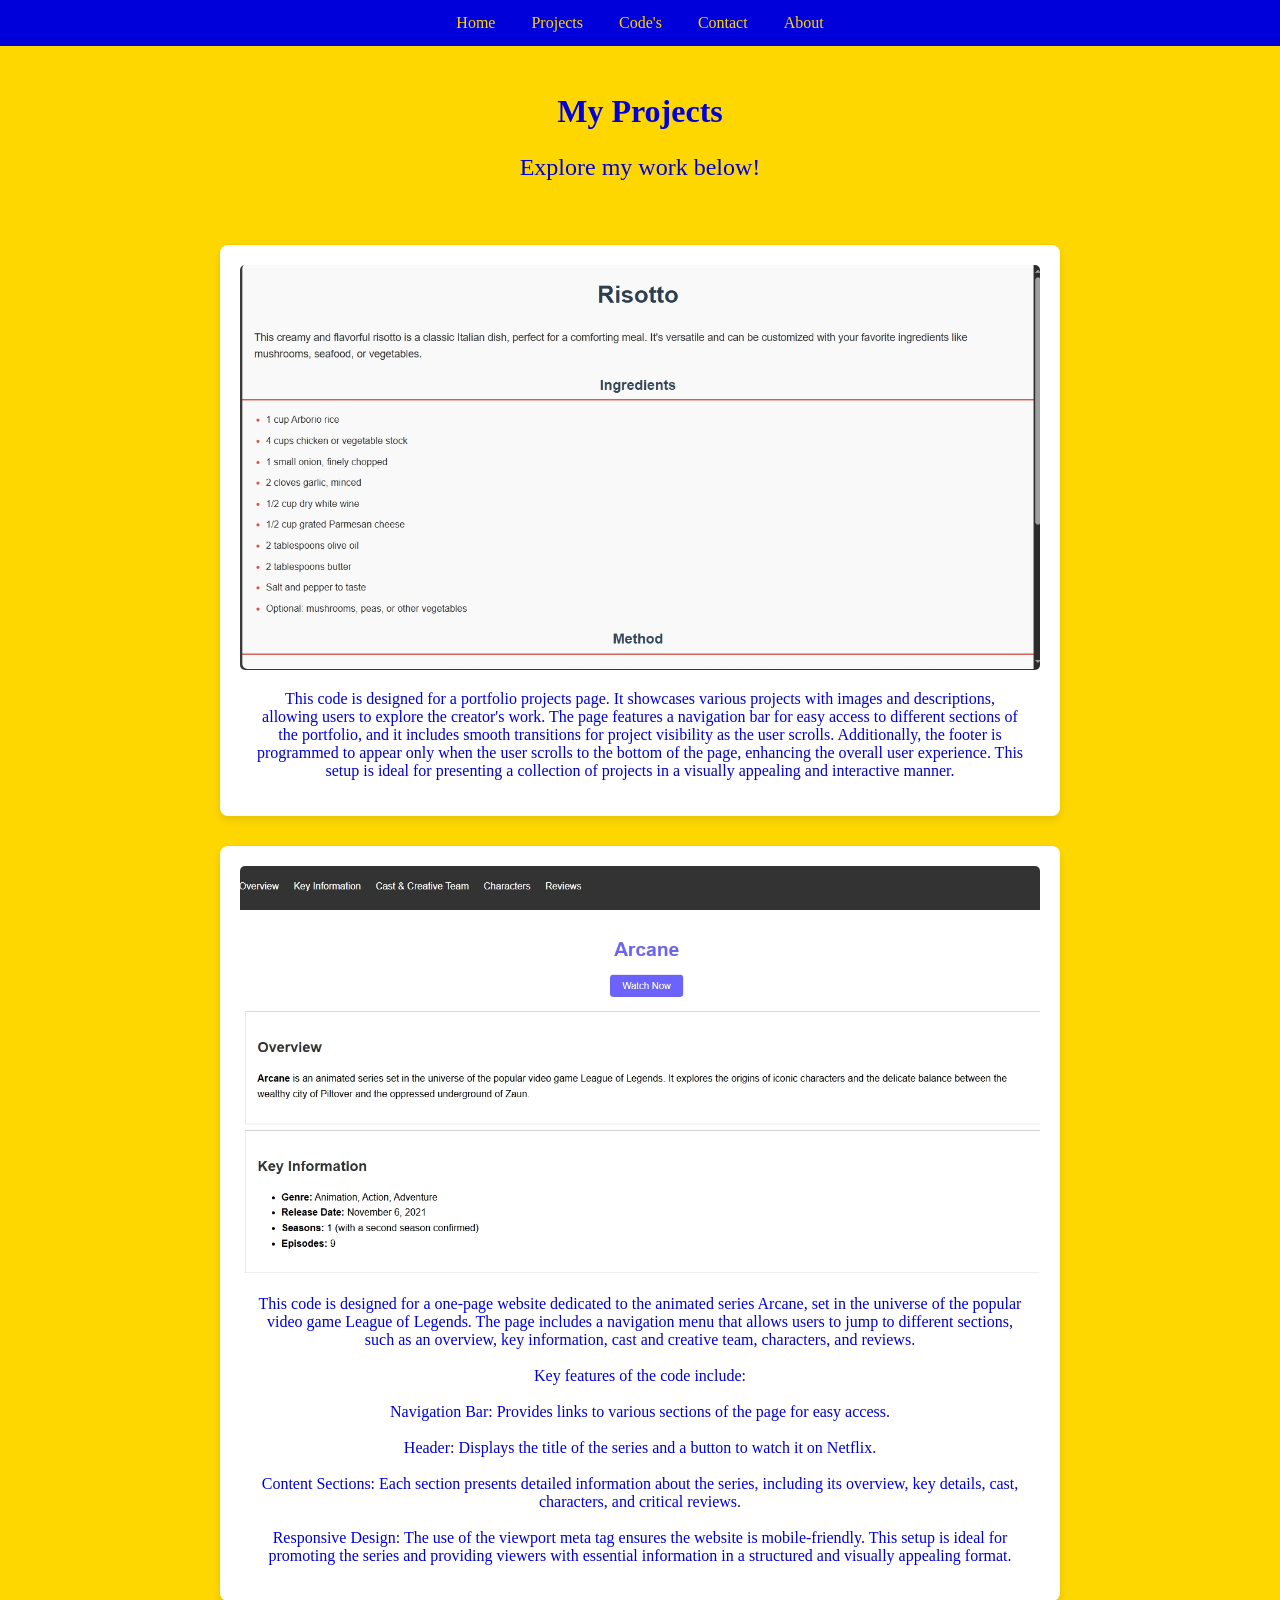
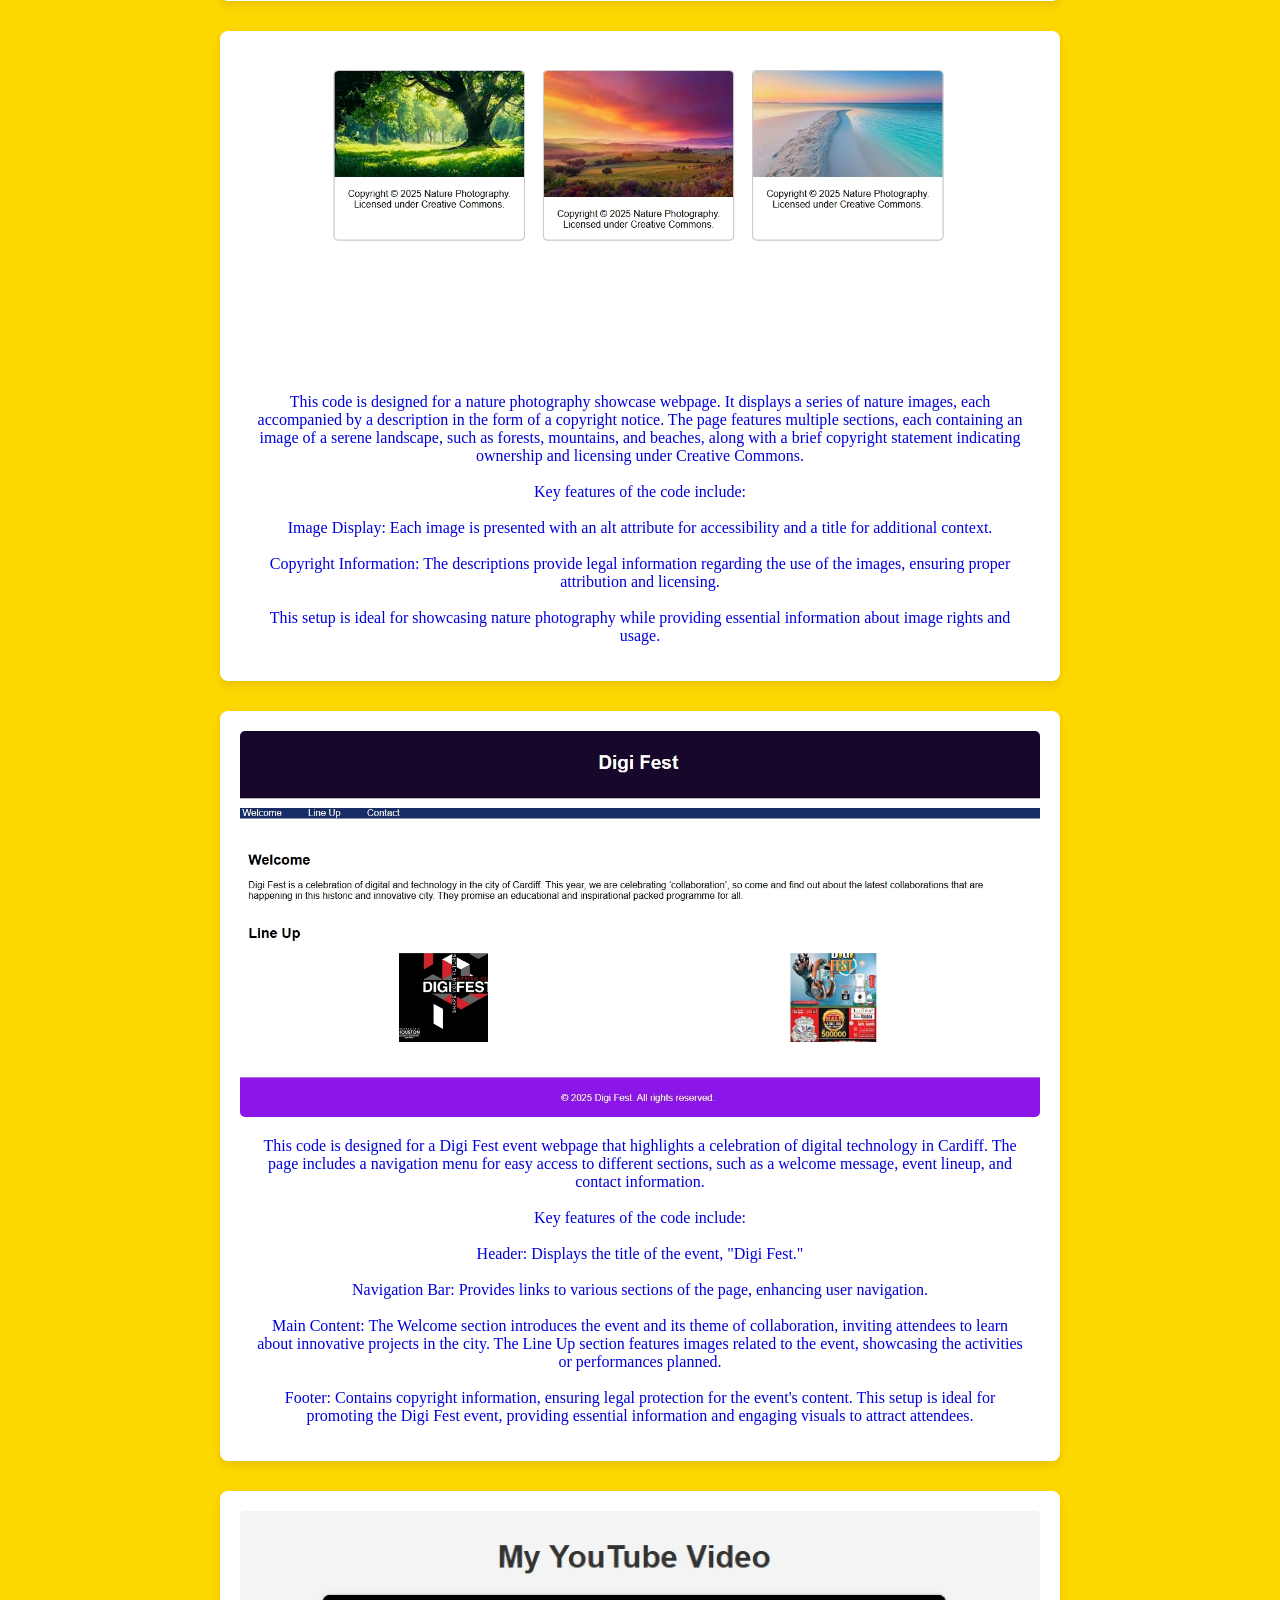
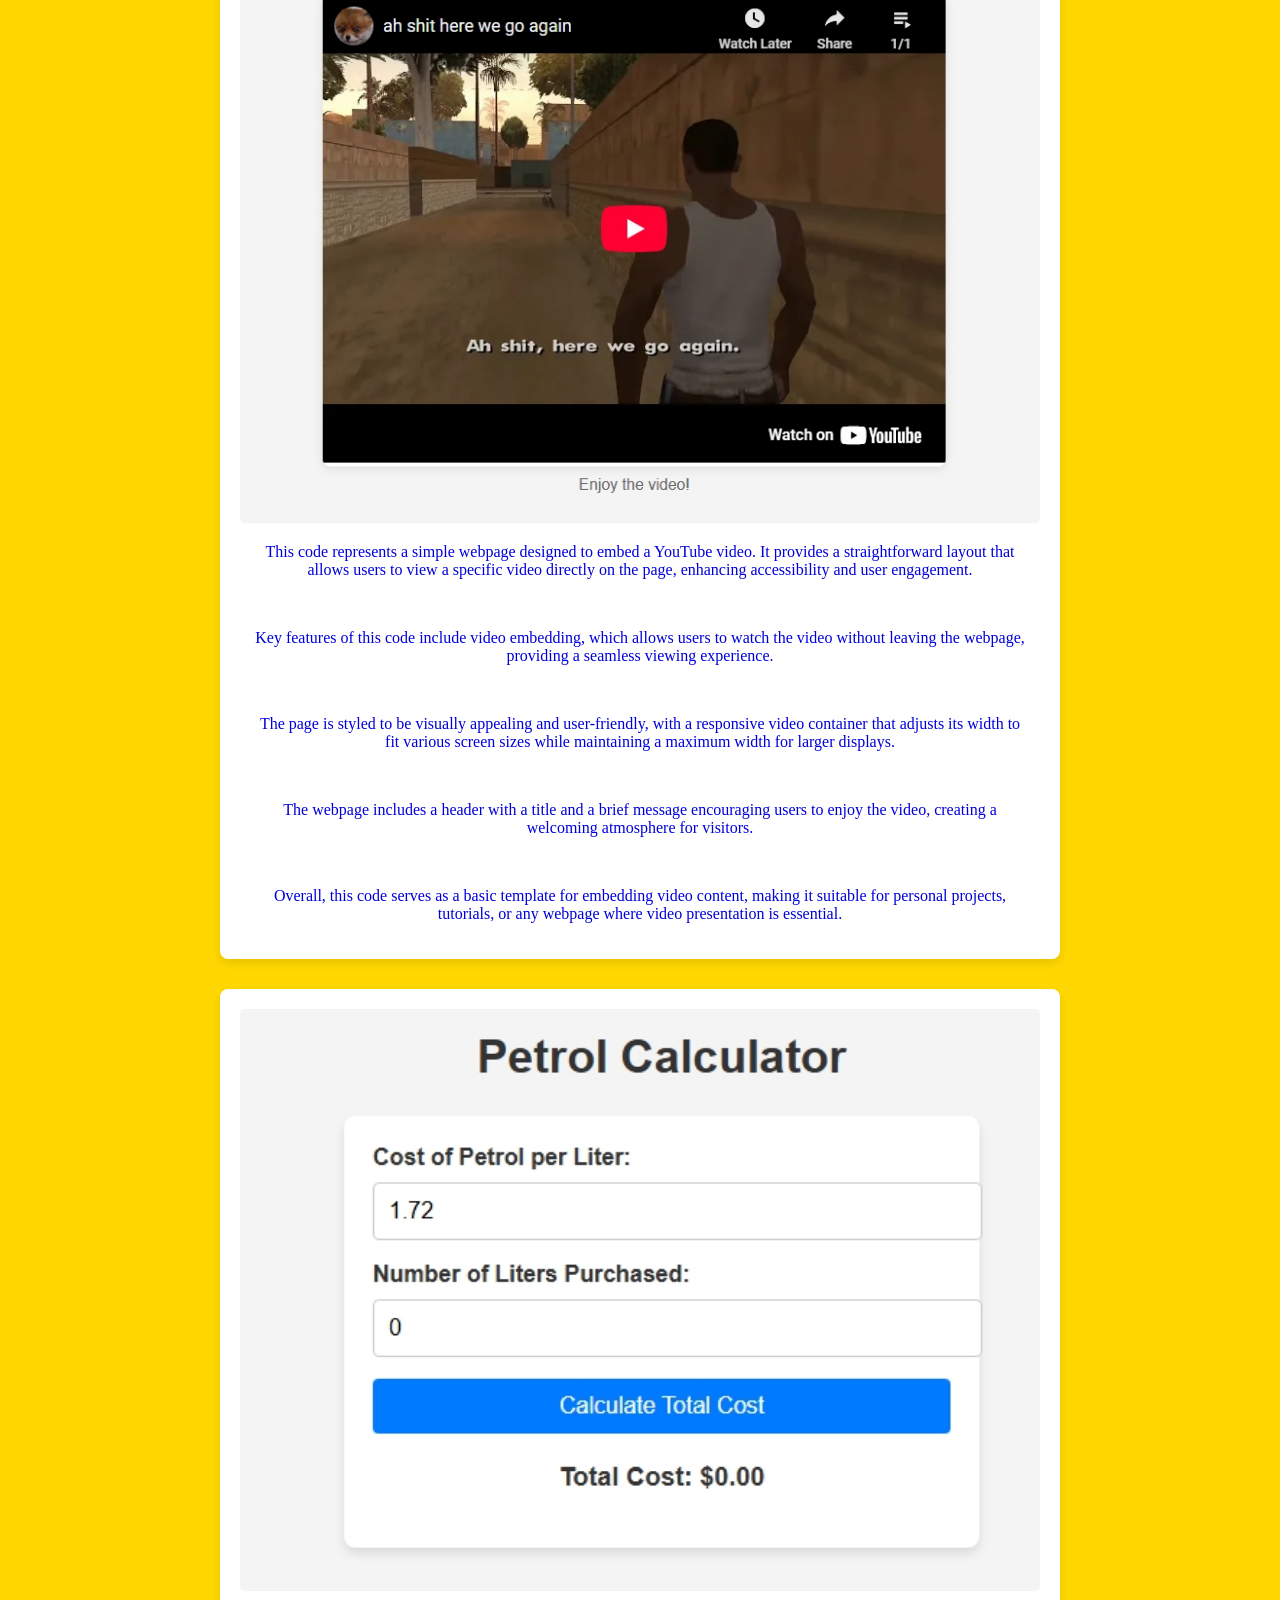
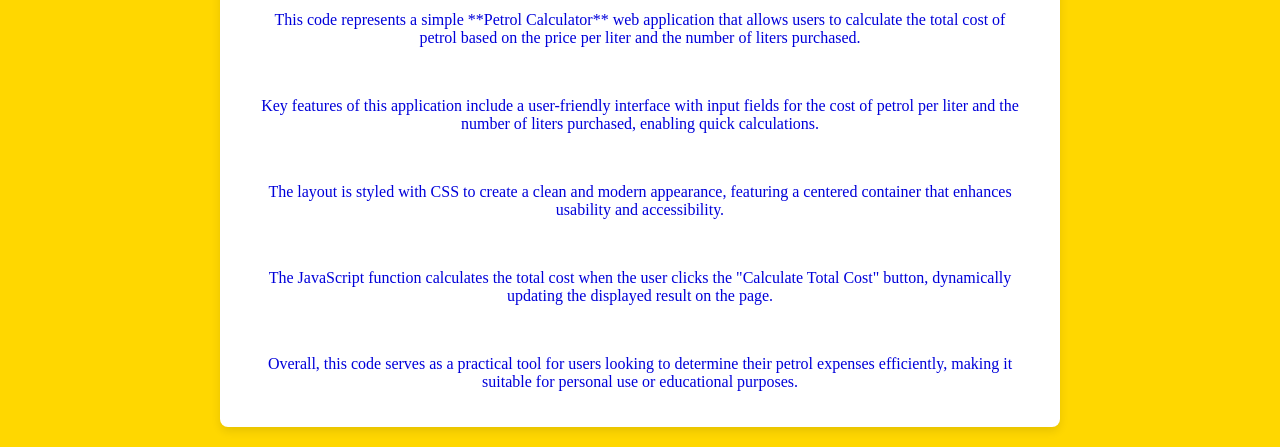
==== projects.html @ fc080085 "Add files via upload" ====
<!DOCTYPE html>
<html lang="en">
<head>
    <meta charset="UTF-8">
    <meta name="viewport" content="width=device-width, initial-scale=1.0">
    <title>Projects</title>
    <link rel="stylesheet" href="projects.css">
</head>
<body class="fade-out">

<header>
    <nav>
        <ul>
            <li><a href="index.html">Home</a></li>
            <li><a href="projects.html">Projects</a></li>
            <li><a href="Code.html">Code's</a></li>
            <li><a href="contact.html">Contact</a></li>
            <li><a href="About.html">About</a></li>
        </ul>
    </nav>
</header>

<section class="intro">
    <h2>My Projects</h2>
    <p>Explore my work below!</p>
</section>

<div class="projects-container">
    <div class="project project-portfolio" id="project1">
        <img src="recipe.png" alt="Project 1">
        <p>This code is designed for a portfolio projects page. It showcases various projects with images and descriptions, allowing users to explore the creator's work. The page features a navigation bar for easy access to different sections of the portfolio, and it includes smooth transitions for project visibility as the user scrolls. Additionally, the footer is programmed to appear only when the user scrolls to the bottom of the page, enhancing the overall user experience. This setup is ideal for presenting a collection of projects in a visually appealing and interactive manner.</p>
    </div>
    <div class="project project-arcane" id="project2">
        <img src="Arcane.jpeg" alt="Project 2">
        <p>This code is designed for a one-page website dedicated to the animated series Arcane, set in the universe of the popular video game League of Legends. The page includes a navigation menu that allows users to jump to different sections, such as an overview, key information, cast and creative team, characters, and reviews.
            <br><br>
            Key features of the code include:
            <br><br>
            Navigation Bar: Provides links to various sections of the page for easy access.
            <br><br>
            Header: Displays the title of the series and a button to watch it on Netflix.
            <br><br>
            Content Sections: Each section presents detailed information about the series, including its overview, key details, cast, characters, and critical reviews.
            <br><br>
            Responsive Design: The use of the viewport meta tag ensures the website is mobile-friendly.
            This setup is ideal for promoting the series and providing viewers with essential information in a structured and visually appealing format.</p>
    </div>
    <div class="project project-nature" id="project3">
        <img src="nature.jpeg" alt="Project 3">
        <p>This code is designed for a nature photography showcase webpage. It displays a series of nature images, each accompanied by a description in the form of a copyright notice. The page features multiple sections, each containing an image of a serene landscape, such as forests, mountains, and beaches, along with a brief copyright statement indicating ownership and licensing under Creative Commons.
            <br><br>
            Key features of the code include:
            <br><br>
            Image Display: Each image is presented with an alt attribute for accessibility and a title for additional context.
            <br><br>
            Copyright Information: The descriptions provide legal information regarding the use of the images, ensuring proper attribution and licensing.
            <br><br>
            This setup is ideal for showcasing nature photography while providing essential information about image rights and usage.</p>
    </div>
    <div class="project project-digifest" id="project4">
        <img src="digifest.jpeg" alt="Project 4">
        <p>This code is designed for a Digi Fest event webpage that highlights a celebration of digital technology in Cardiff. The page includes a navigation menu for easy access to different sections, such as a welcome message, event lineup, and contact information.
            <br><br>
            Key features of the code include:
            <br><br>
            Header: Displays the title of the event, "Digi Fest."
            <br><br>
            Navigation Bar: Provides links to various sections of the page, enhancing user navigation.
            <br><br>
            Main Content:
            The Welcome section introduces the event and its theme of collaboration, inviting attendees to learn about innovative projects in the city.
            The Line Up section features images related to the event, showcasing the activities or performances planned.
            <br><br>
            Footer: Contains copyright information, ensuring legal protection for the event's content.
            This setup is ideal for promoting the Digi Fest event, providing essential information and engaging visuals to attract attendees.</p>
    </div>
    <div class="project project-ah" id="project5">
        <img src="ah.jpeg" alt="Project 5">
        <p>This code represents a simple webpage designed to embed a YouTube video. It provides a straightforward layout that allows users to view a specific video directly on the page, enhancing accessibility and user engagement.</p><br>
<p>Key features of this code include video embedding, which allows users to watch the video without leaving the webpage, providing a seamless viewing experience.</p><br>
<p>The page is styled to be visually appealing and user-friendly, with a responsive video container that adjusts its width to fit various screen sizes while maintaining a maximum width for larger displays.</p><br>
<p>The webpage includes a header with a title and a brief message encouraging users to enjoy the video, creating a welcoming atmosphere for visitors.</p><br>
<p>Overall, this code serves as a basic template for embedding video content, making it suitable for personal projects, tutorials, or any webpage where video presentation is essential.</p>

    </div>
    <div class="project project-petrol" id="project6">
        <img src="petrol.jpeg" alt="Project 6">
        <p>This code represents a simple **Petrol Calculator** web application that allows users to calculate the total cost of petrol based on the price per liter and the number of liters purchased.</p><br>
        <p>Key features of this application include a user-friendly interface with input fields for the cost of petrol per liter and the number of liters purchased, enabling quick calculations.</p><br>
        <p>The layout is styled with CSS to create a clean and modern appearance, featuring a centered container that enhances usability and accessibility.</p><br>
        <p>The JavaScript function calculates the total cost when the user clicks the "Calculate Total Cost" button, dynamically updating the displayed result on the page.</p><br>
        <p>Overall, this code serves as a practical tool for users looking to determine their petrol expenses efficiently, making it suitable for personal use or educational purposes.</p>
        </p>
    </div>
</div>

<footer class="footer" id="footer">
    <p>© 2025 Qazi Arham. All rights reserved.</p>
</footer>

<script>
    document.addEventListener("DOMContentLoaded", () => {
        // Make the body visible once the DOM is ready
        document.body.classList.add("fade-out");

        const links = document.querySelectorAll("a[href]");

        links.forEach(link => {
            const href = link.getAttribute("href");
            if (href.startsWith("http") || href.startsWith("#") || link.target === "_blank") return;

            link.addEventListener("click", function(e) {
                e.preventDefault();
                const targetUrl = this.href;

                document.body.classList.remove("fade-out");
                document.body.classList.add("fade");

                setTimeout(() => {
                    window.location.href = targetUrl;
                }, 500);
            });
        });
    });

    document.addEventListener('scroll', function() {
        const projects = document.querySelectorAll('.project');
        const scrollPosition = window.scrollY + window.innerHeight;

        projects.forEach(project => {
            const projectPosition = project.getBoundingClientRect().top + window.scrollY;

            if (scrollPosition > projectPosition + 100) {
                project.style.opacity = 1;
                project.style.transform = 'translateY(0)';
            }
        });

        // Show footer only when scrolled to the bottom
        const footer = document.getElementById('footer');
        const documentHeight = document.documentElement.scrollHeight;
        const windowHeight = window.innerHeight;

        if (scrollPosition >= documentHeight - windowHeight) {
            footer.style.display = 'block'; // Show footer
        } else {
            footer.style.display = 'none'; // Hide footer
        }
    });
</script>

</body>
</html>
---- projects.css ----
/* ========== GLOBAL STYLES ========== */
body {
    margin: 0;
    padding: 0;
    background-color: rgb(255, 215, 0); /* Gold */
    opacity: 0;
    transition: opacity 0.5s ease;
    display: flex;
    flex-direction: column;
    min-height: 100vh;
}

body.fade-out {
    opacity: 1;
}

/* Navigation bar */
nav {
    background-color: rgb(0, 0, 218);
    overflow: hidden;
}

nav ul {
    list-style: none;
    margin: 0;
    padding: 0;
    text-align: center;
}

nav ul li {
    display: inline-block;
}

nav ul li a {
    display: block;
    color: rgb(255, 215, 0);
    padding: 14px 16px;
    text-decoration: none;
    text-align: center;
}

nav ul li a:hover {
    text-decoration: underline;
}

/* Responsive nav */
@media screen and (max-width: 600px) {
    nav ul li {
        display: block;
        width: 100%;
    }
}


/* ========== MAIN CONTENT ========== */
.intro {
    text-align: center;
    margin: 20px;
    font-size: 24px;
    font-weight: 500;
    padding: 0 15px;
}

h2 {
    color: rgb(0, 0, 218); /* Same blue as the text color */
    font-size: 32px;
    font-weight: 600;
    margin-bottom: 10px;
}


.projects-container {
    display: flex;
    flex-direction: column;
    align-items: center;
    margin: 20px;
    gap: 30px;
}

.project {
    width: 90%;
    max-width: 800px;
    background: white;
    padding: 20px;
    border-radius: 8px;
    box-shadow: 0 4px 10px rgba(0, 0, 0, 0.1);
    opacity: 0;
    transform: translateY(20px);
    transition: opacity 0.6s ease, transform 0.6s ease;
}

.project img {
    width: 100%;
    height: auto;
    border-radius: 5px;
    transition: transform 0.3s ease-in-out;
}

.project img:hover {
    transform: scale(1.05);
}

/* ========== FOOTER ========== */
.footer {
    display: none; /* Show it when needed dynamically */
    text-align: center;
    background-color: rgb(0, 0, 218);
    color: rgb(255, 215, 0);
    padding: 15px 0;
    font-size: 14px;
}

/* ========== TEXT STYLING ========== */
p {
    color: rgb(0, 0, 218);
    text-align: center;
    padding: 0 15px;
}
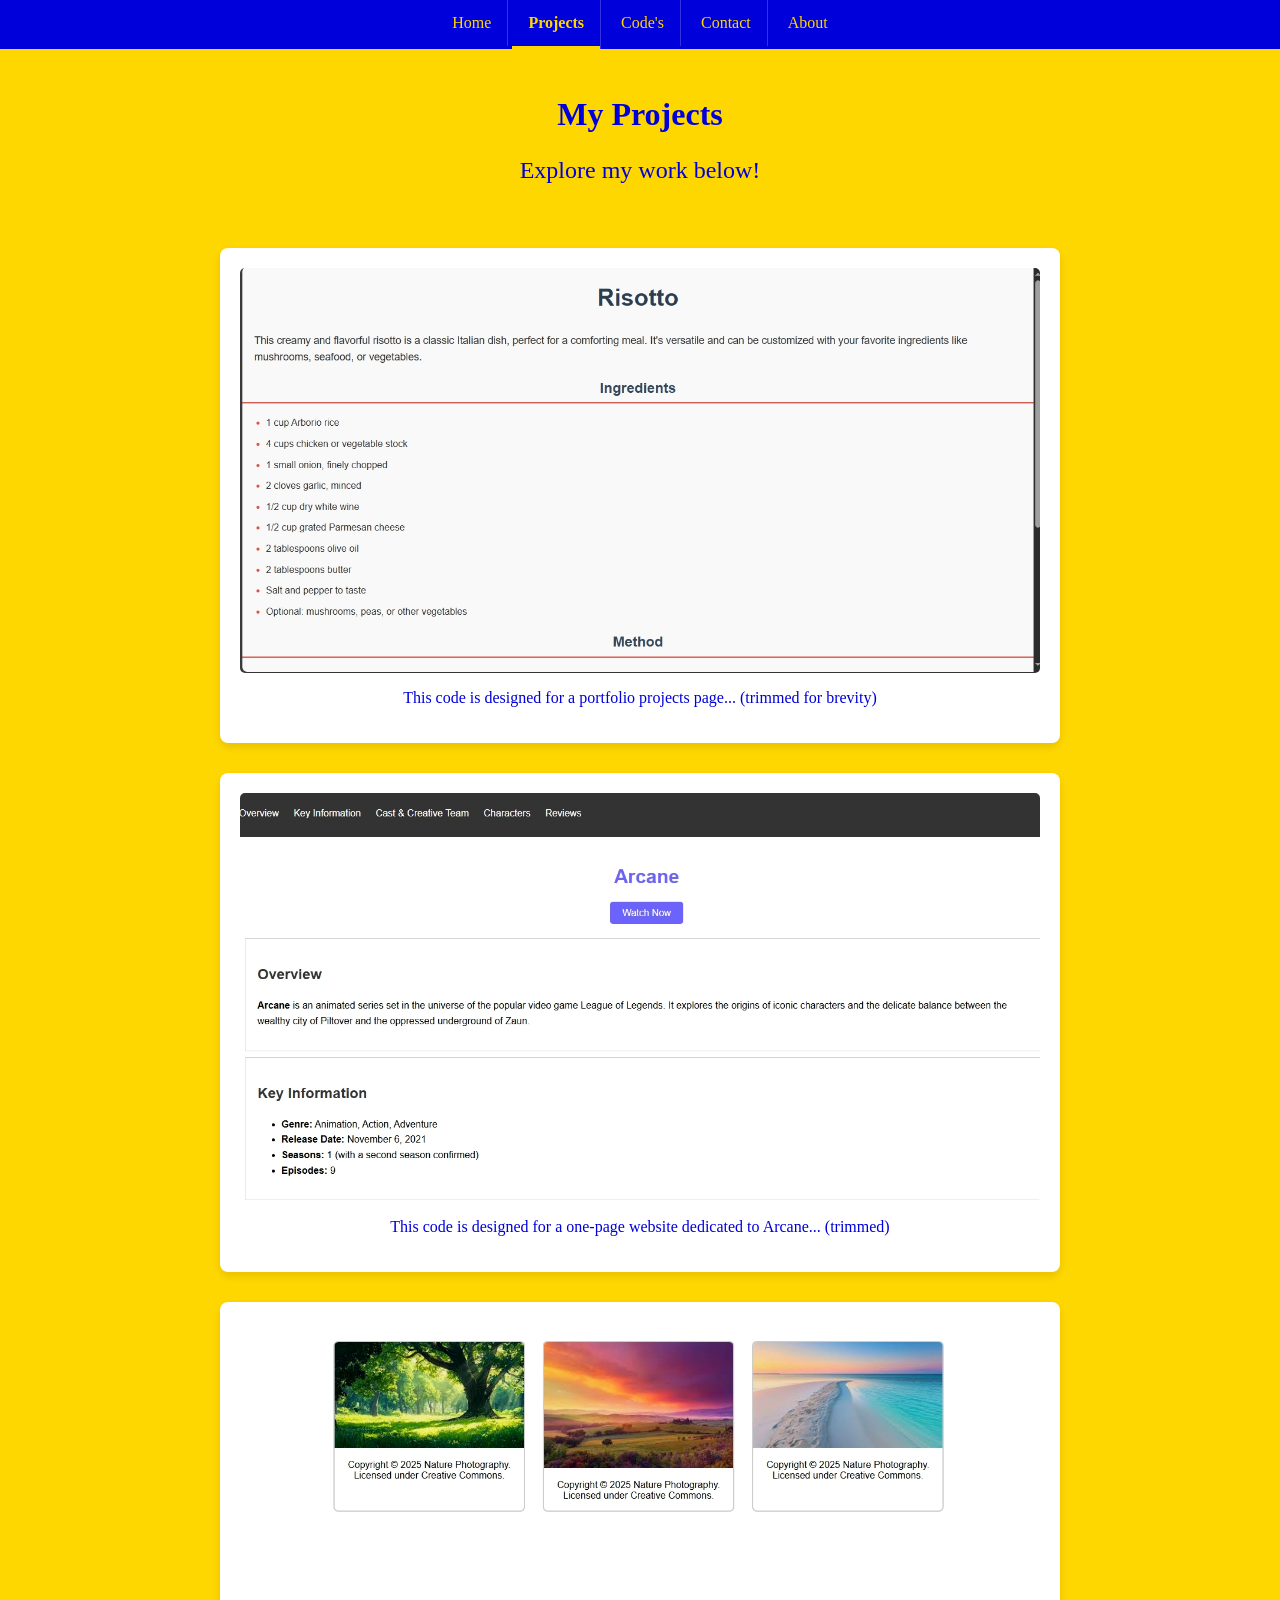
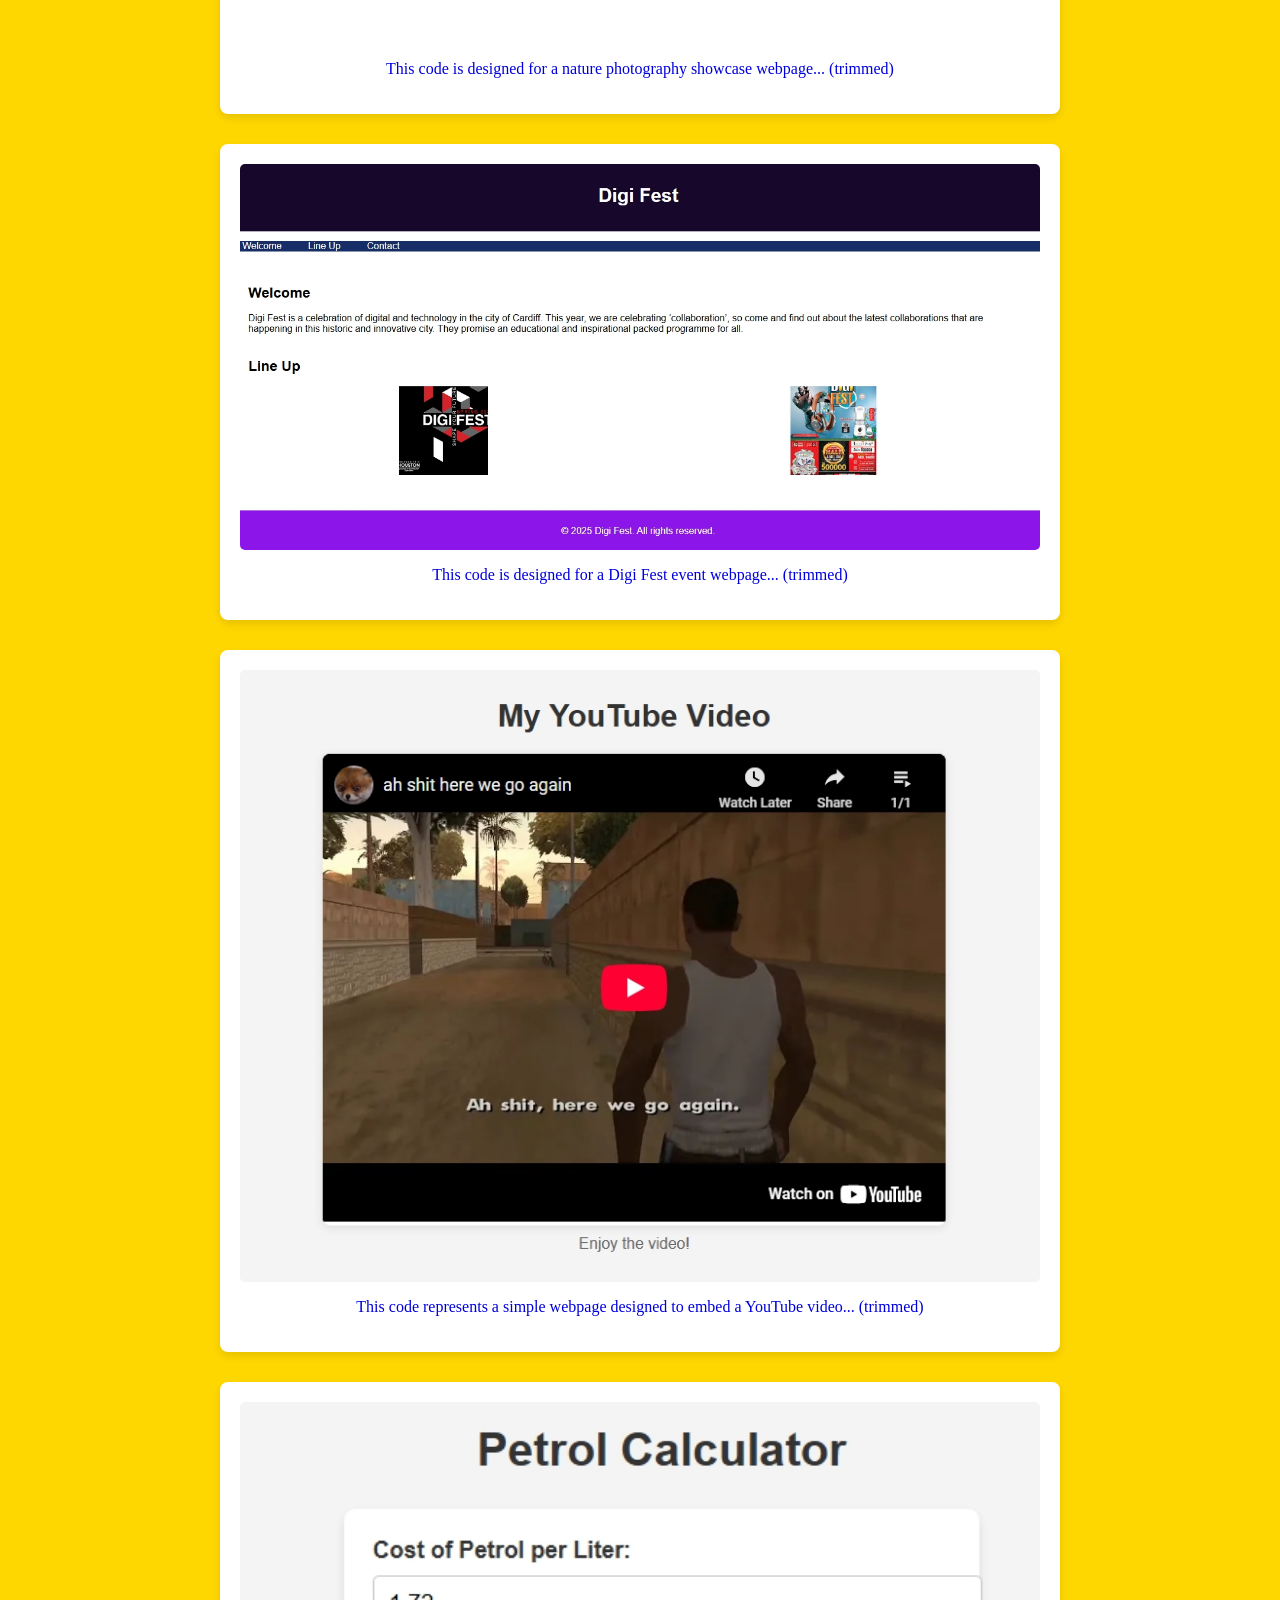
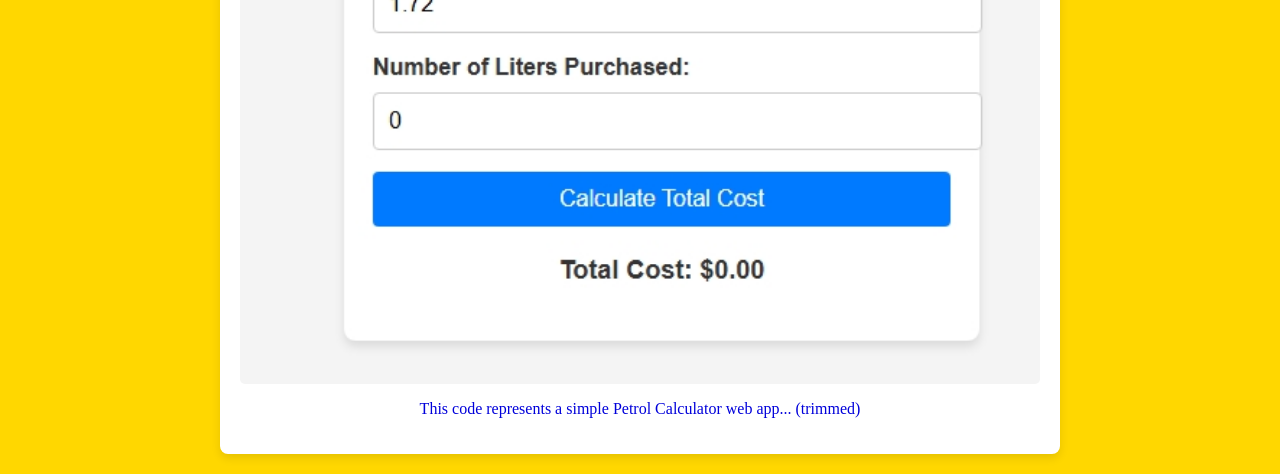
==== commit a5cf6941: "Update projects.html" ====
--- a/projects.html
+++ b/projects.html
@@ -1,10 +1,16 @@
 <!DOCTYPE html>
 <html lang="en">
 <head>
-    <meta charset="UTF-8">
-    <meta name="viewport" content="width=device-width, initial-scale=1.0">
+    <meta charset="UTF-8" />
+    <meta name="viewport" content="width=device-width, initial-scale=1.0" />
     <title>Projects</title>
-    <link rel="stylesheet" href="projects.css">
+    <link rel="stylesheet" href="projects.css" />
+    <style>
+        nav ul li a.active {
+            border-bottom: 3px solid rgb(255, 215, 0); /* Gold underline */
+            font-weight: bold;
+        }
+    </style>
 </head>
 <body class="fade-out">
 
@@ -26,71 +32,40 @@
 </section>
 
 <div class="projects-container">
-    <div class="project project-portfolio" id="project1">
-        <img src="recipe.png" alt="Project 1">
-        <p>This code is designed for a portfolio projects page. It showcases various projects with images and descriptions, allowing users to explore the creator's work. The page features a navigation bar for easy access to different sections of the portfolio, and it includes smooth transitions for project visibility as the user scrolls. Additionally, the footer is programmed to appear only when the user scrolls to the bottom of the page, enhancing the overall user experience. This setup is ideal for presenting a collection of projects in a visually appealing and interactive manner.</p>
+    <!-- Project 1 -->
+    <div class="project" id="project1">
+        <img src="recipe.png" alt="Project 1" />
+        <p>This code is designed for a portfolio projects page... (trimmed for brevity)</p>
     </div>
-    <div class="project project-arcane" id="project2">
-        <img src="Arcane.jpeg" alt="Project 2">
-        <p>This code is designed for a one-page website dedicated to the animated series Arcane, set in the universe of the popular video game League of Legends. The page includes a navigation menu that allows users to jump to different sections, such as an overview, key information, cast and creative team, characters, and reviews.
-            <br><br>
-            Key features of the code include:
-            <br><br>
-            Navigation Bar: Provides links to various sections of the page for easy access.
-            <br><br>
-            Header: Displays the title of the series and a button to watch it on Netflix.
-            <br><br>
-            Content Sections: Each section presents detailed information about the series, including its overview, key details, cast, characters, and critical reviews.
-            <br><br>
-            Responsive Design: The use of the viewport meta tag ensures the website is mobile-friendly.
-            This setup is ideal for promoting the series and providing viewers with essential information in a structured and visually appealing format.</p>
+
+    <!-- Project 2 -->
+    <div class="project" id="project2">
+        <img src="Arcane.jpeg" alt="Project 2" />
+        <p>This code is designed for a one-page website dedicated to Arcane... (trimmed)</p>
     </div>
-    <div class="project project-nature" id="project3">
-        <img src="nature.jpeg" alt="Project 3">
-        <p>This code is designed for a nature photography showcase webpage. It displays a series of nature images, each accompanied by a description in the form of a copyright notice. The page features multiple sections, each containing an image of a serene landscape, such as forests, mountains, and beaches, along with a brief copyright statement indicating ownership and licensing under Creative Commons.
-            <br><br>
-            Key features of the code include:
-            <br><br>
-            Image Display: Each image is presented with an alt attribute for accessibility and a title for additional context.
-            <br><br>
-            Copyright Information: The descriptions provide legal information regarding the use of the images, ensuring proper attribution and licensing.
-            <br><br>
-            This setup is ideal for showcasing nature photography while providing essential information about image rights and usage.</p>
+
+    <!-- Project 3 -->
+    <div class="project" id="project3">
+        <img src="nature.jpeg" alt="Project 3" />
+        <p>This code is designed for a nature photography showcase webpage... (trimmed)</p>
     </div>
-    <div class="project project-digifest" id="project4">
-        <img src="digifest.jpeg" alt="Project 4">
-        <p>This code is designed for a Digi Fest event webpage that highlights a celebration of digital technology in Cardiff. The page includes a navigation menu for easy access to different sections, such as a welcome message, event lineup, and contact information.
-            <br><br>
-            Key features of the code include:
-            <br><br>
-            Header: Displays the title of the event, "Digi Fest."
-            <br><br>
-            Navigation Bar: Provides links to various sections of the page, enhancing user navigation.
-            <br><br>
-            Main Content:
-            The Welcome section introduces the event and its theme of collaboration, inviting attendees to learn about innovative projects in the city.
-            The Line Up section features images related to the event, showcasing the activities or performances planned.
-            <br><br>
-            Footer: Contains copyright information, ensuring legal protection for the event's content.
-            This setup is ideal for promoting the Digi Fest event, providing essential information and engaging visuals to attract attendees.</p>
+
+    <!-- Project 4 -->
+    <div class="project" id="project4">
+        <img src="digifest.jpeg" alt="Project 4" />
+        <p>This code is designed for a Digi Fest event webpage... (trimmed)</p>
     </div>
-    <div class="project project-ah" id="project5">
-        <img src="ah.jpeg" alt="Project 5">
-        <p>This code represents a simple webpage designed to embed a YouTube video. It provides a straightforward layout that allows users to view a specific video directly on the page, enhancing accessibility and user engagement.</p><br>
-<p>Key features of this code include video embedding, which allows users to watch the video without leaving the webpage, providing a seamless viewing experience.</p><br>
-<p>The page is styled to be visually appealing and user-friendly, with a responsive video container that adjusts its width to fit various screen sizes while maintaining a maximum width for larger displays.</p><br>
-<p>The webpage includes a header with a title and a brief message encouraging users to enjoy the video, creating a welcoming atmosphere for visitors.</p><br>
-<p>Overall, this code serves as a basic template for embedding video content, making it suitable for personal projects, tutorials, or any webpage where video presentation is essential.</p>
 
+    <!-- Project 5 -->
+    <div class="project" id="project5">
+        <img src="ah.jpeg" alt="Project 5" />
+        <p>This code represents a simple webpage designed to embed a YouTube video... (trimmed)</p>
     </div>
-    <div class="project project-petrol" id="project6">
-        <img src="petrol.jpeg" alt="Project 6">
-        <p>This code represents a simple **Petrol Calculator** web application that allows users to calculate the total cost of petrol based on the price per liter and the number of liters purchased.</p><br>
-        <p>Key features of this application include a user-friendly interface with input fields for the cost of petrol per liter and the number of liters purchased, enabling quick calculations.</p><br>
-        <p>The layout is styled with CSS to create a clean and modern appearance, featuring a centered container that enhances usability and accessibility.</p><br>
-        <p>The JavaScript function calculates the total cost when the user clicks the "Calculate Total Cost" button, dynamically updating the displayed result on the page.</p><br>
-        <p>Overall, this code serves as a practical tool for users looking to determine their petrol expenses efficiently, making it suitable for personal use or educational purposes.</p>
-        </p>
+
+    <!-- Project 6 -->
+    <div class="project" id="project6">
+        <img src="petrol.jpeg" alt="Project 6" />
+        <p>This code represents a simple Petrol Calculator web app... (trimmed)</p>
     </div>
 </div>
 
@@ -100,11 +75,19 @@
 
 <script>
     document.addEventListener("DOMContentLoaded", () => {
-        // Make the body visible once the DOM is ready
+        // Fade in body
         document.body.classList.add("fade-out");
 
+        // Add 'active' class to current nav link
+        const currentPage = window.location.pathname.split("/").pop();
+        document.querySelectorAll("nav ul li a").forEach(link => {
+            if (link.getAttribute("href") === currentPage) {
+                link.classList.add("active");
+            }
+        });
+
+        // Smooth page transition on internal link clicks
         const links = document.querySelectorAll("a[href]");
-
         links.forEach(link => {
             const href = link.getAttribute("href");
             if (href.startsWith("http") || href.startsWith("#") || link.target === "_blank") return;
@@ -123,28 +106,27 @@
         });
     });
 
+    // Scroll-based animations and footer reveal
     document.addEventListener('scroll', function() {
         const projects = document.querySelectorAll('.project');
         const scrollPosition = window.scrollY + window.innerHeight;
 
         projects.forEach(project => {
             const projectPosition = project.getBoundingClientRect().top + window.scrollY;
-
             if (scrollPosition > projectPosition + 100) {
                 project.style.opacity = 1;
                 project.style.transform = 'translateY(0)';
             }
         });
 
-        // Show footer only when scrolled to the bottom
+        // Show footer only when at bottom
         const footer = document.getElementById('footer');
         const documentHeight = document.documentElement.scrollHeight;
         const windowHeight = window.innerHeight;
-
         if (scrollPosition >= documentHeight - windowHeight) {
-            footer.style.display = 'block'; // Show footer
+            footer.style.display = 'block';
         } else {
-            footer.style.display = 'none'; // Hide footer
+            footer.style.display = 'none';
         }
     });
 </script>
--- a/projects.css
+++ b/projects.css
@@ -14,7 +14,7 @@
     opacity: 1;
 }
 
-/* Navigation bar */
+/* ========== NAVIGATION BAR ========== */
 nav {
     background-color: rgb(0, 0, 218);
     overflow: hidden;
@@ -29,6 +29,11 @@
 
 nav ul li {
     display: inline-block;
+    border-right: 1px solid rgba(255, 255, 255, 0.2); /* Light divider */
+}
+
+nav ul li:last-child {
+    border-right: none; /* Remove divider on last item */
 }
 
 nav ul li a {
@@ -43,14 +48,19 @@
     text-decoration: underline;
 }
 
-/* Responsive nav */
+/* ========== RESPONSIVE NAV ========== */
 @media screen and (max-width: 600px) {
     nav ul li {
         display: block;
         width: 100%;
+        border-right: none;
+        border-bottom: 1px solid rgba(255, 255, 255, 0.2); /* Divider for stacked layout */
+    }
+
+    nav ul li:last-child {
+        border-bottom: none;
     }
 }
-
 
 /* ========== MAIN CONTENT ========== */
 .intro {
@@ -67,7 +77,6 @@
     font-weight: 600;
     margin-bottom: 10px;
 }
-
 
 .projects-container {
     display: flex;
@@ -89,11 +98,16 @@
     transition: opacity 0.6s ease, transform 0.6s ease;
 }
 
+/* ========== RESPONSIVE PROJECT IMAGES ========== */
 .project img {
     width: 100%;
+    max-width: 100%;
     height: auto;
     border-radius: 5px;
     transition: transform 0.3s ease-in-out;
+    display: block;
+    margin: 0 auto;
+    object-fit: cover;
 }
 
 .project img:hover {
@@ -116,3 +130,20 @@
     text-align: center;
     padding: 0 15px;
 }
+
+/* ========== MOBILE TWEAKS ========== */
+@media screen and (max-width: 600px) {
+    .intro {
+        font-size: 18px;
+        margin: 10px;
+    }
+
+    .project {
+        padding: 15px;
+    }
+
+    .footer {
+        font-size: 12px;
+        padding: 10px 0;
+    }
+}
